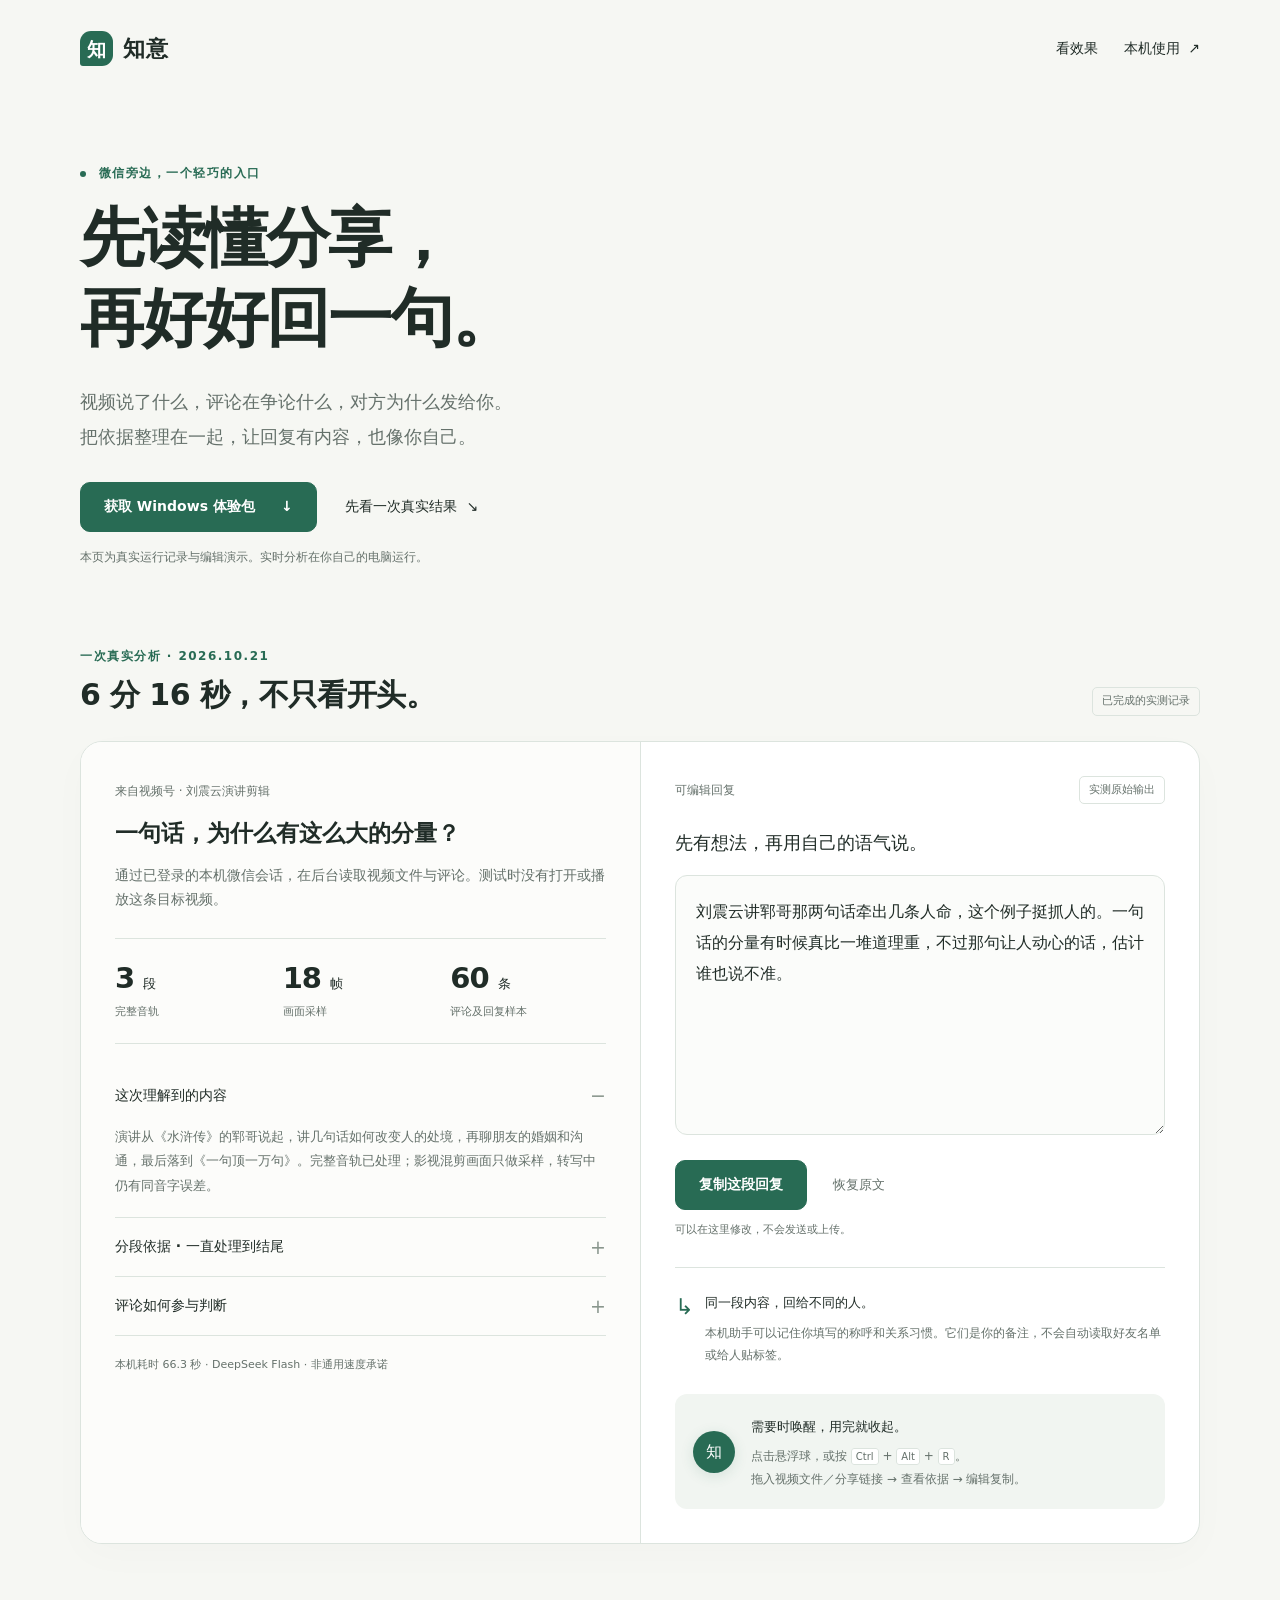
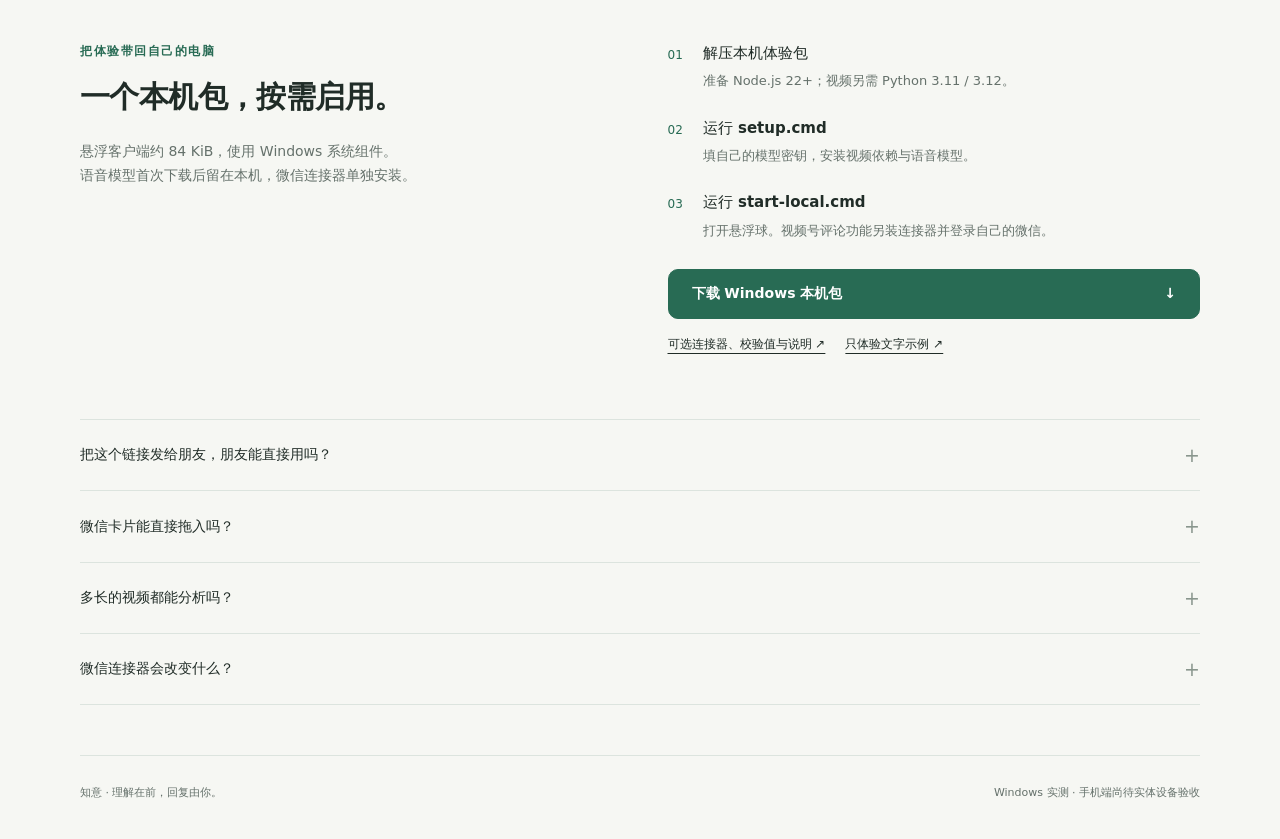
==== showcase.html @ a9df29e1 "Publish verified video walkthrough and local Windows experience" ====
<!doctype html>
<html lang="zh-CN">
<head>
  <meta charset="utf-8"><meta name="viewport" content="width=device-width,initial-scale=1">
  <meta name="theme-color" content="#f6f7f3">
  <meta name="description" content="知意本机微信回复助手：视频、语音与评论一起理解，依据可以核对，回复由你决定。真实运行记录与 Windows 体验包。">
  <title>知意 · 少一点切换，多一点理解</title>
  <link rel="stylesheet" href="./showcase.css"><script src="./showcase.js" defer></script>
</head>
<body>
<a class="skip" href="#try">跳到演示</a>
<header><a href="./showcase.html" class="brand"><span class="mark" aria-hidden="true">知</span>知意</a><nav aria-label="主导航"><a href="#try">看效果</a><a href="#install">本机使用 <span aria-hidden="true">↗</span></a></nav></header>
<main>
  <section class="hero">
    <p class="eyebrow"><span class="dot"></span> 微信旁边，一个轻巧的入口</p>
    <h1>先读懂分享，<br>再好好回一句。</h1>
    <p class="lead">视频说了什么，评论在争论什么，对方为什么发给你。<br class="desktop">把依据整理在一起，让回复有内容，也像你自己。</p>
    <div class="hero-actions"><a class="button" href="#install">获取 Windows 体验包 <span aria-hidden="true">↓</span></a><a class="text-link" href="#try">先看一次真实结果 <span aria-hidden="true">↘</span></a></div>
    <p class="fine">本页为真实运行记录与编辑演示。实时分析在你自己的电脑运行。</p>
  </section>
  <section class="demo" id="try" aria-labelledby="demo-title">
    <div class="section-title"><div><p class="eyebrow">一次真实分析 · 2026.10.21</p><h2 id="demo-title">6 分 16 秒，不只看开头。</h2></div><span class="record-badge">已完成的实测记录</span></div>
    <div class="demo-grid">
      <article class="source">
        <span class="small-label">来自视频号 · 刘震云演讲剪辑</span>
        <h3>一句话，为什么有这么大的分量？</h3>
        <p>通过已登录的本机微信会话，在后台读取视频文件与评论。测试时没有打开或播放这条目标视频。</p>
        <div class="metrics"><div><b>3 <small>段</small></b><span>完整音轨</span></div><div><b>18 <small>帧</small></b><span>画面采样</span></div><div><b>60 <small>条</small></b><span>评论及回复样本</span></div></div>
        <details open><summary>这次理解到的内容</summary><p>演讲从《水浒传》的郓哥说起，讲几句话如何改变人的处境，再聊朋友的婚姻和沟通，最后落到《一句顶一万句》。完整音轨已处理；影视混剪画面只做采样，转写中仍有同音字误差。</p></details>
        <details><summary>分段依据 · 一直处理到结尾</summary><ol class="segments"><li><time>00:00 — 03:00</time><span>从郓哥的故事转到初中朋友；语音转写 594 字。</span></li><li><time>03:00 — 06:00</time><span>继续讲朋友的婚姻与沟通；语音转写 668 字。</span></li><li><time>06:00 — 06:16</time><span>结尾提及《一句顶一万句》；语音转写 78 字。</span></li></ol></details>
        <details><summary>评论如何参与判断</summary><p>本次取得 60 条评论及回复，最高 25 赞。本机结果保留原文、实际点赞数与已返回的回复关系，按点赞数排序。公开页不展示用户昵称和整段评论原文。</p><p class="callout">视频原文是主要依据；评论补充不同看法。点赞表示热度，不代表正确，也不是“可信度权重”。</p></details>
        <p class="run-note">本机耗时 66.3 秒 · DeepSeek Flash · 非通用速度承诺</p>
      </article>
      <article class="reply-panel">
        <div class="reply-heading"><span class="small-label">可编辑回复</span><span class="plain-badge">实测原始输出</span></div>
        <label for="demo-reply">先有想法，再用自己的语气说。</label>
        <textarea id="demo-reply" rows="7">刘震云讲郓哥那两句话牵出几条人命，这个例子挺抓人的。一句话的分量有时候真比一堆道理重，不过那句让人动心的话，估计谁也说不准。</textarea>
        <div class="reply-actions"><button type="button" id="copy">复制这段回复</button><button type="button" id="reset" class="quiet">恢复原文</button></div><p id="copy-status" class="status" role="status" aria-live="polite">可以在这里修改，不会发送或上传。</p>
        <div class="person-note"><span aria-hidden="true">↳</span><div><strong>同一段内容，回给不同的人。</strong><p>本机助手可以记住你填写的称呼和关系习惯。它们是你的备注，不会自动读取好友名单或给人贴标签。</p></div></div>
        <div class="bubble-preview"><span class="mini-ball" aria-hidden="true">知</span><div><strong>需要时唤醒，用完就收起。</strong><p>点击悬浮球，或按 <kbd>Ctrl</kbd> + <kbd>Alt</kbd> + <kbd>R</kbd>。<br>拖入视频文件／分享链接 → 查看依据 → 编辑复制。</p></div></div>
      </article>
    </div>
  </section>
  <section class="install" id="install" aria-labelledby="install-title">
    <div><p class="eyebrow">把体验带回自己的电脑</p><h2 id="install-title">一个本机包，按需启用。</h2><p>悬浮客户端约 84 KiB，使用 Windows 系统组件。<br>语音模型首次下载后留在本机，微信连接器单独安装。</p></div>
    <div class="install-card"><ol><li><b>01</b><span><strong>解压本机体验包</strong>准备 Node.js 22+；视频另需 Python 3.11 / 3.12。</span></li><li><b>02</b><span><strong>运行 setup.cmd</strong>填自己的模型密钥，安装视频依赖与语音模型。</span></li><li><b>03</b><span><strong>运行 start-local.cmd</strong>打开悬浮球。视频号评论功能另装连接器并登录自己的微信。</span></li></ol><a class="button wide" href="https://github.com/MTMT0111/haohaohui-demo/releases/download/desktop-2026.10.21/zhiyi-windows-local.zip">下载 Windows 本机包 <span aria-hidden="true">↓</span></a><div class="download-links"><a href="https://github.com/MTMT0111/haohaohui-demo/releases/tag/desktop-2026.10.21">可选连接器、校验值与说明 ↗</a><a href="./text-demo.html">只体验文字示例 ↗</a></div></div>
  </section>
  <section class="faq" aria-label="使用前说明"><details><summary>把这个链接发给朋友，朋友能直接用吗？</summary><p>可以随时打开本页、编辑复制实测回复和使用文字示例；这些不调用实时 AI。要分析自己的视频和微信内容，需要下载本机包、配置自己的模型密钥，视频号功能还需要本人登录的微信会话。公开页不会借用作者的微信或 API 密钥。</p></details><details><summary>微信卡片能直接拖入吗？</summary><p>如果微信提供了真实文件或分享链接，可以拖入本机悬浮窗。某些版本只提供私有卡片格式，助手无法取得素材，会明确提示；此时可复制原始链接，或用视频号搜索核对作者后选中。不会只凭卡片标题假装理解完整视频。直接拖入视频文件也不会自动得到其评论区。</p></details><details><summary>多长的视频都能分析吗？</summary><p>已移除 60 秒限制，按每 3 分钟一段处理完整音轨并取 6 帧。真实验证通过 6 分 16 秒的视频。当前文件上限 512 MiB / 4K，处理时限 90 分钟，另有证据容量限制；不能保证任意时长、编码和权限的视频都成功，超限会报错，不截断后冒充完整分析。</p></details><details><summary>微信连接器会改变什么？</summary><p>可选连接器基于开源 wx_channel，需要本人确认安装 SunnyRoot 根证书并启用微信进程代理，仅使用本机登录会话。微信升级、权限或会话过期可能影响可用性。文件分析不需要安装它；安装步骤和退出说明随包提供。</p></details></section>
</main>
<footer><span>知意 · 理解在前，回复由你。</span><span>Windows 实测 · 手机端尚待实体设备验收</span></footer>
</body></html>
---- showcase.css ----
:root{color-scheme:light;--ink:#202c27;--muted:#65716b;--green:#286b54;--line:#dce4de;--canvas:#f6f7f3}*{box-sizing:border-box}html{scroll-behavior:smooth;scroll-padding-top:24px}body{margin:0;background:var(--canvas);color:var(--ink);font-family:system-ui,-apple-system,"Segoe UI","Microsoft YaHei",sans-serif;line-height:1.7}a{color:inherit;text-underline-offset:5px}button,textarea{font:inherit}button,a{touch-action:manipulation}button{cursor:pointer}a:focus-visible,button:focus-visible,summary:focus-visible,textarea:focus-visible{outline:3px solid #c9a953;outline-offset:4px}header,main,footer{width:min(1120px,calc(100% - 64px));margin:auto}header{height:98px;display:flex;align-items:center;justify-content:space-between}.brand{display:flex;align-items:center;gap:10px;font-size:22px;font-weight:700;letter-spacing:1px;text-decoration:none}.mark{display:grid;place-items:center;width:33px;height:35px;background:var(--green);color:white;border-radius:11px 11px 11px 3px;font-size:19px}nav{display:flex;gap:26px}nav a{text-decoration:none;font-size:14px;min-height:44px;display:flex;align-items:center;gap:8px}.hero{padding:65px 0 66px;max-width:850px}.eyebrow{font-size:12px;font-weight:600;letter-spacing:1.5px;color:var(--green);margin:0 0 16px}.dot{display:inline-block;width:6px;height:6px;border-radius:50%;background:var(--green);margin-right:7px}h1{font-size:clamp(40px,5vw,68px);font-weight:650;line-height:1.24;letter-spacing:-2px;margin:0 0 26px}h2{font-size:30px;line-height:1.35;letter-spacing:-.6px;font-weight:650;margin:0}h3{font-size:23px;line-height:1.5;font-weight:600;margin:13px 0}.lead{font-size:18px;color:var(--muted);line-height:1.95}.hero-actions{display:flex;align-items:center;gap:28px;flex-wrap:wrap;margin:28px 0 15px}.button,button:not(.quiet){display:inline-flex;align-items:center;justify-content:center;gap:26px;min-height:50px;padding:12px 23px;border:1px solid var(--green);border-radius:10px;background:var(--green);color:white;font-size:14px;font-weight:600;text-decoration:none}.button:hover,button:not(.quiet):hover{background:#1d5844}.text-link{font-size:14px;text-decoration:none;min-height:44px;display:flex;align-items:center;gap:10px}.fine{font-size:12px;color:var(--muted);max-width:620px}.demo{scroll-margin-top:20px}.section-title{display:flex;align-items:flex-end;justify-content:space-between;gap:20px;margin-bottom:25px}.section-title .eyebrow{margin-bottom:9px}.record-badge,.plain-badge{border:1px solid var(--line);border-radius:5px;padding:4px 9px;font-size:11px;white-space:nowrap;color:var(--muted)}.demo-grid{border:1px solid var(--line);border-radius:22px;overflow:hidden;display:grid;grid-template-columns:1fr 1fr;background:#fff;box-shadow:0 12px 40px #1d3e2c05}.source,.reply-panel{padding:34px}.source{background:#fcfcfa}.source>p{font-size:14px;color:var(--muted)}.small-label{color:var(--muted);font-size:12px}.metrics{display:grid;grid-template-columns:repeat(3,1fr);gap:12px;margin:26px 0 22px;padding:22px 0;border-top:1px solid var(--line);border-bottom:1px solid var(--line)}.metrics b{display:block;font-size:29px;font-weight:600;line-height:1.2;letter-spacing:-1px}.metrics small{font-size:13px;font-weight:400;letter-spacing:0}.metrics span{font-size:11px;color:var(--muted);display:block;margin-top:7px}details{border-bottom:1px solid var(--line)}summary{cursor:pointer;min-height:50px;padding:13px 0;font-size:14px;font-weight:550;list-style:none;display:flex;align-items:center;justify-content:space-between;gap:12px}summary::-webkit-details-marker{display:none}summary:after{content:'+';font-size:19px;color:#89968d;font-weight:400}details[open]>summary:after{content:'−'}details p{font-size:13px;color:var(--muted);margin:0 0 18px;line-height:1.9}.callout{padding:12px 14px;background:#f0f4ef;border-radius:8px}.segments{padding:0;list-style:none}.segments li{display:flex;flex-direction:column;gap:4px;padding:8px 0;font-size:12px;color:var(--muted)}time{font-variant-numeric:tabular-nums;color:var(--green)}.source .run-note{font-size:11px;margin-top:20px}.reply-panel{border-left:1px solid var(--line)}.reply-heading{display:flex;align-items:center;justify-content:space-between;gap:12px;margin-bottom:24px}.reply-panel>label{display:block;font-size:18px;font-weight:550;margin-bottom:16px}textarea{width:100%;resize:vertical;min-height:225px;border:1px solid var(--line);border-radius:12px;padding:20px;color:var(--ink);background:#fbfcfa;font-size:16px;line-height:1.95}textarea:focus{background:#fff}.reply-actions{display:flex;align-items:center;gap:16px;margin-top:17px}.quiet{border:0;background:none;color:var(--muted);font-size:13px;min-height:44px;padding:10px}.status{font-size:11px;color:var(--muted);min-height:22px}.person-note{display:flex;gap:12px;margin-top:24px;padding-top:20px;border-top:1px solid var(--line)}.person-note>span{color:var(--green);font-size:22px}.person-note strong,.bubble-preview strong{font-size:13px;font-weight:550}.person-note p,.bubble-preview p{font-size:12px;color:var(--muted);margin:6px 0 0;line-height:1.9}.bubble-preview{margin-top:27px;background:#f1f5f1;padding:18px;border-radius:12px;display:flex;align-items:center;gap:16px}.mini-ball{width:42px;height:42px;border-radius:50%;background:var(--green);color:#fff;display:grid;place-items:center;flex:none;box-shadow:0 3px 14px #286b5422}kbd{font-family:inherit;font-size:10px;background:#fff;padding:2px 4px;border:1px solid var(--line);border-radius:3px}.install{display:grid;grid-template-columns:1fr 1fr;gap:55px;margin:85px 0 65px;padding-top:12px}.install>div>p:not(.eyebrow){font-size:14px;color:var(--muted);margin-top:22px}.install-card ol{list-style:none;padding:0;margin:0 0 27px}.install-card li{display:flex;gap:20px;margin-bottom:23px;font-size:13px;color:var(--muted)}.install-card li b{font-size:12px;font-weight:400;color:var(--green);padding-top:4px}.install-card li strong{display:block;color:var(--ink);font-size:15px;font-weight:550;margin-bottom:4px}.wide{width:100%;justify-content:space-between}.download-links{display:flex;flex-wrap:wrap;gap:10px 20px;font-size:12px;margin-top:15px}.faq{border-top:1px solid var(--line);padding-bottom:50px}.faq summary{padding:19px 0;font-size:14px}.faq p{max-width:900px;font-size:13px}.skip{position:absolute;top:-70px;left:20px;background:white;padding:10px;z-index:1}.skip:focus{top:10px}footer{border-top:1px solid var(--line);padding:28px 0 36px;display:flex;justify-content:space-between;gap:20px;font-size:11px;color:var(--muted)}@media(max-width:760px){header,main,footer{width:calc(100% - 36px)}header{height:77px}nav{gap:18px}nav a{font-size:12px}.hero{padding:36px 0 45px}h1{font-size:43px;letter-spacing:-1.5px}.lead{font-size:15px}.desktop{display:none}.hero-actions{gap:10px 22px}.fine{font-size:11px}h2{font-size:24px}.section-title{align-items:flex-start;flex-direction:column;gap:12px}.demo-grid{grid-template-columns:1fr;border-radius:17px}.source,.reply-panel{padding:25px 22px}.reply-panel{border-left:0;border-top:1px solid var(--line)}h3{font-size:21px}.metrics{margin:22px 0}.install{grid-template-columns:1fr;gap:22px;margin:55px 0 40px}.install>div>p:not(.eyebrow){margin-top:16px}.install-card li{margin-bottom:20px}footer{flex-direction:column;gap:6px}textarea{min-height:240px}.faq summary{font-size:13px}.record-badge{display:none}}@media(prefers-reduced-motion:reduce){html{scroll-behavior:auto}}
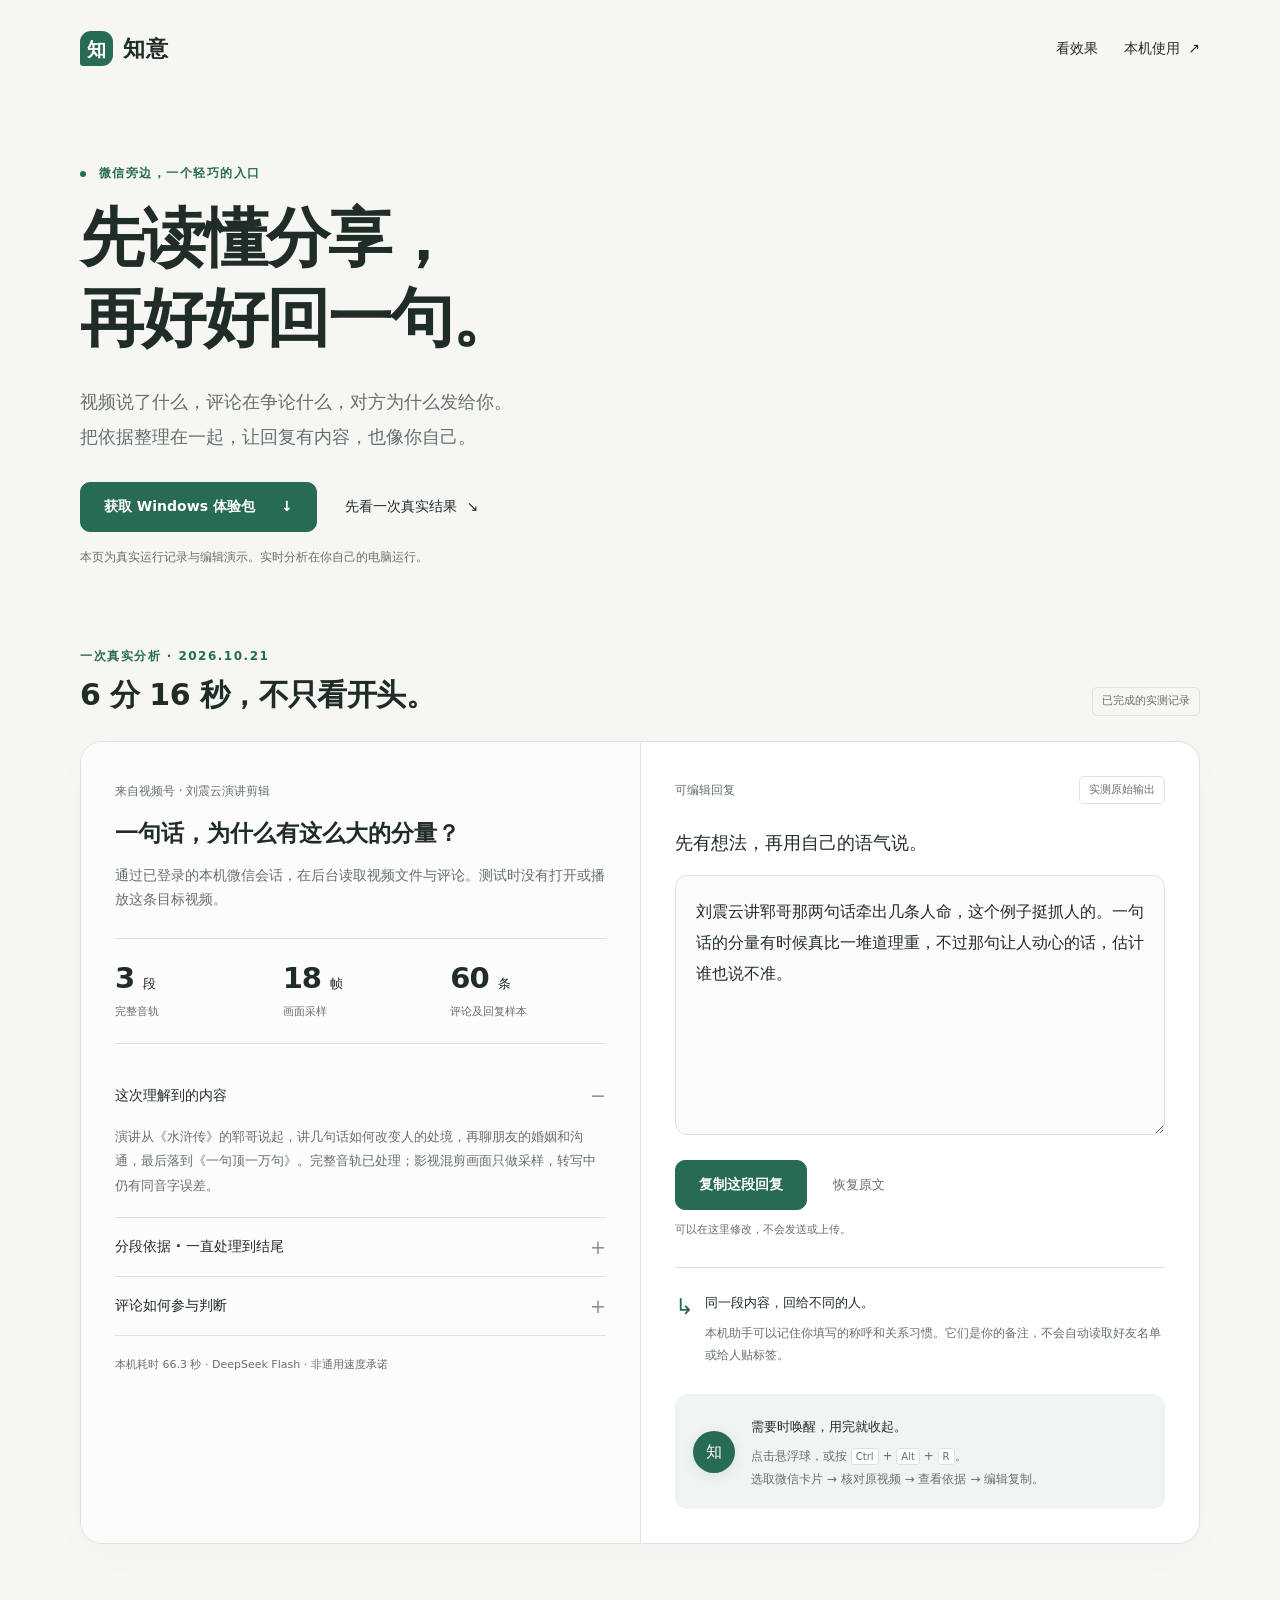
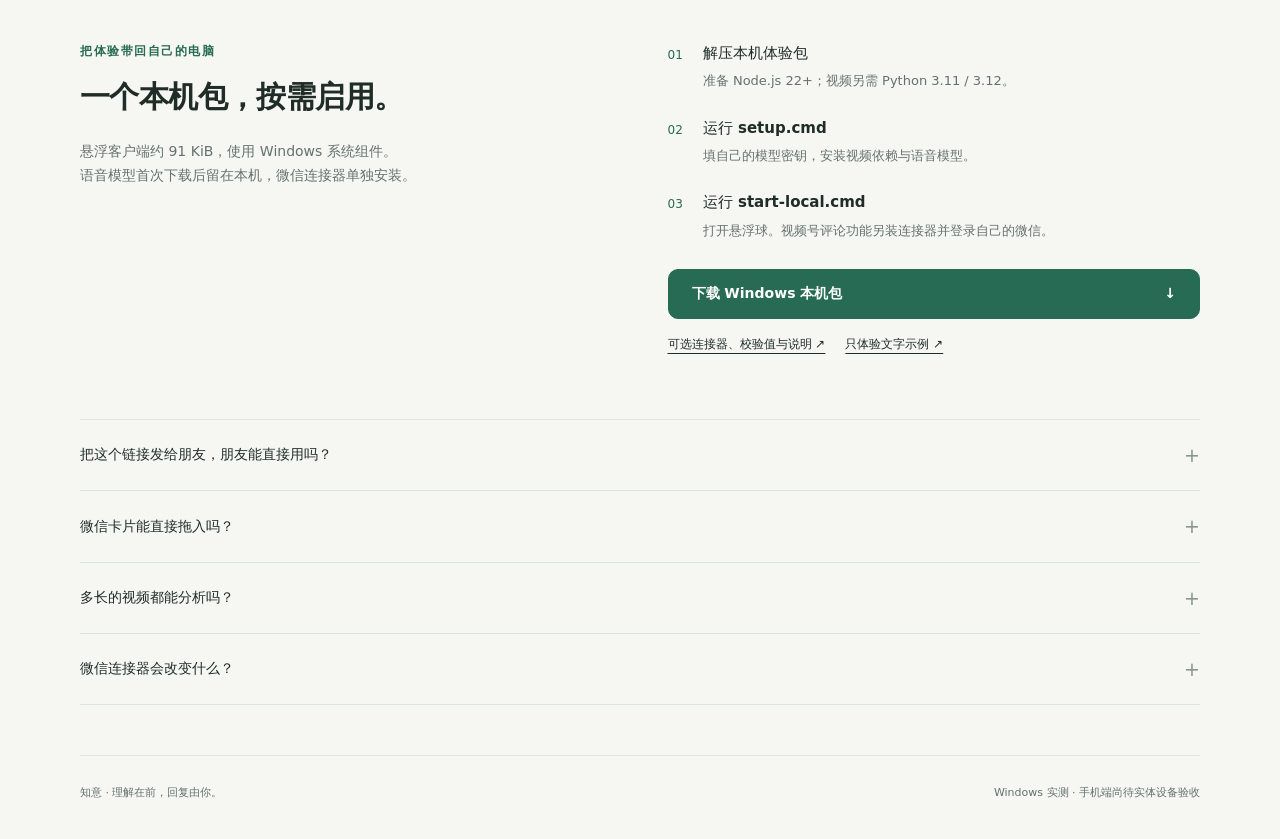
==== commit 9ceb559f: "Explain card selection fallback and updated desktop download" ====
--- a/showcase.html
+++ b/showcase.html
@@ -37,15 +37,15 @@
         <textarea id="demo-reply" rows="7">刘震云讲郓哥那两句话牵出几条人命，这个例子挺抓人的。一句话的分量有时候真比一堆道理重，不过那句让人动心的话，估计谁也说不准。</textarea>
         <div class="reply-actions"><button type="button" id="copy">复制这段回复</button><button type="button" id="reset" class="quiet">恢复原文</button></div><p id="copy-status" class="status" role="status" aria-live="polite">可以在这里修改，不会发送或上传。</p>
         <div class="person-note"><span aria-hidden="true">↳</span><div><strong>同一段内容，回给不同的人。</strong><p>本机助手可以记住你填写的称呼和关系习惯。它们是你的备注，不会自动读取好友名单或给人贴标签。</p></div></div>
-        <div class="bubble-preview"><span class="mini-ball" aria-hidden="true">知</span><div><strong>需要时唤醒，用完就收起。</strong><p>点击悬浮球，或按 <kbd>Ctrl</kbd> + <kbd>Alt</kbd> + <kbd>R</kbd>。<br>拖入视频文件／分享链接 → 查看依据 → 编辑复制。</p></div></div>
+        <div class="bubble-preview"><span class="mini-ball" aria-hidden="true">知</span><div><strong>需要时唤醒，用完就收起。</strong><p>点击悬浮球，或按 <kbd>Ctrl</kbd> + <kbd>Alt</kbd> + <kbd>R</kbd>。<br>选取微信卡片 → 核对原视频 → 查看依据 → 编辑复制。</p></div></div>
       </article>
     </div>
   </section>
   <section class="install" id="install" aria-labelledby="install-title">
-    <div><p class="eyebrow">把体验带回自己的电脑</p><h2 id="install-title">一个本机包，按需启用。</h2><p>悬浮客户端约 84 KiB，使用 Windows 系统组件。<br>语音模型首次下载后留在本机，微信连接器单独安装。</p></div>
+    <div><p class="eyebrow">把体验带回自己的电脑</p><h2 id="install-title">一个本机包，按需启用。</h2><p>悬浮客户端约 91 KiB，使用 Windows 系统组件。<br>语音模型首次下载后留在本机，微信连接器单独安装。</p></div>
     <div class="install-card"><ol><li><b>01</b><span><strong>解压本机体验包</strong>准备 Node.js 22+；视频另需 Python 3.11 / 3.12。</span></li><li><b>02</b><span><strong>运行 setup.cmd</strong>填自己的模型密钥，安装视频依赖与语音模型。</span></li><li><b>03</b><span><strong>运行 start-local.cmd</strong>打开悬浮球。视频号评论功能另装连接器并登录自己的微信。</span></li></ol><a class="button wide" href="https://github.com/MTMT0111/haohaohui-demo/releases/download/desktop-2026.10.21/zhiyi-windows-local.zip">下载 Windows 本机包 <span aria-hidden="true">↓</span></a><div class="download-links"><a href="https://github.com/MTMT0111/haohaohui-demo/releases/tag/desktop-2026.10.21">可选连接器、校验值与说明 ↗</a><a href="./text-demo.html">只体验文字示例 ↗</a></div></div>
   </section>
-  <section class="faq" aria-label="使用前说明"><details><summary>把这个链接发给朋友，朋友能直接用吗？</summary><p>可以随时打开本页、编辑复制实测回复和使用文字示例；这些不调用实时 AI。要分析自己的视频和微信内容，需要下载本机包、配置自己的模型密钥，视频号功能还需要本人登录的微信会话。公开页不会借用作者的微信或 API 密钥。</p></details><details><summary>微信卡片能直接拖入吗？</summary><p>如果微信提供了真实文件或分享链接，可以拖入本机悬浮窗。某些版本只提供私有卡片格式，助手无法取得素材，会明确提示；此时可复制原始链接，或用视频号搜索核对作者后选中。不会只凭卡片标题假装理解完整视频。直接拖入视频文件也不会自动得到其评论区。</p></details><details><summary>多长的视频都能分析吗？</summary><p>已移除 60 秒限制，按每 3 分钟一段处理完整音轨并取 6 帧。真实验证通过 6 分 16 秒的视频。当前文件上限 512 MiB / 4K，处理时限 90 分钟，另有证据容量限制；不能保证任意时长、编码和权限的视频都成功，超限会报错，不截断后冒充完整分析。</p></details><details><summary>微信连接器会改变什么？</summary><p>可选连接器基于开源 wx_channel，需要本人确认安装 SunnyRoot 根证书并启用微信进程代理，仅使用本机登录会话。微信升级、权限或会话过期可能影响可用性。文件分析不需要安装它；安装步骤和退出说明随包提供。</p></details></section>
+  <section class="faq" aria-label="使用前说明"><details><summary>把这个链接发给朋友，朋友能直接用吗？</summary><p>可以随时打开本页、编辑复制实测回复和使用文字示例；这些不调用实时 AI。要分析自己的视频和微信内容，需要下载本机包、配置自己的模型密钥，视频号功能还需要本人登录的微信会话。公开页不会借用作者的微信或 API 密钥。</p></details><details><summary>微信卡片能直接拖入吗？</summary><p>聊天中的视频号卡片可能无法拖入。此时点“选取微信视频”或按 Ctrl+Alt+V，框住卡片标题和作者，本机识别后自动搜索；核对作者、标题后选原视频，不必播放或手输关键词。框选只用于定位，完整视频与评论由后台读取；找不到原视频请取消。视频文件和可复制的原分享链接仍可拖入，视频文件本身不包含评论身份。</p></details><details><summary>多长的视频都能分析吗？</summary><p>已移除 60 秒限制，按每 3 分钟一段处理完整音轨并取 6 帧。真实验证通过 6 分 16 秒的视频。当前文件上限 512 MiB / 4K，处理时限 90 分钟，另有证据容量限制；不能保证任意时长、编码和权限的视频都成功，超限会报错，不截断后冒充完整分析。</p></details><details><summary>微信连接器会改变什么？</summary><p>可选连接器基于开源 wx_channel，需要本人确认安装 SunnyRoot 根证书并启用微信进程代理，仅使用本机登录会话。微信升级、权限或会话过期可能影响可用性。文件分析不需要安装它；安装步骤和退出说明随包提供。</p></details></section>
 </main>
 <footer><span>知意 · 理解在前，回复由你。</span><span>Windows 实测 · 手机端尚待实体设备验收</span></footer>
 </body></html>
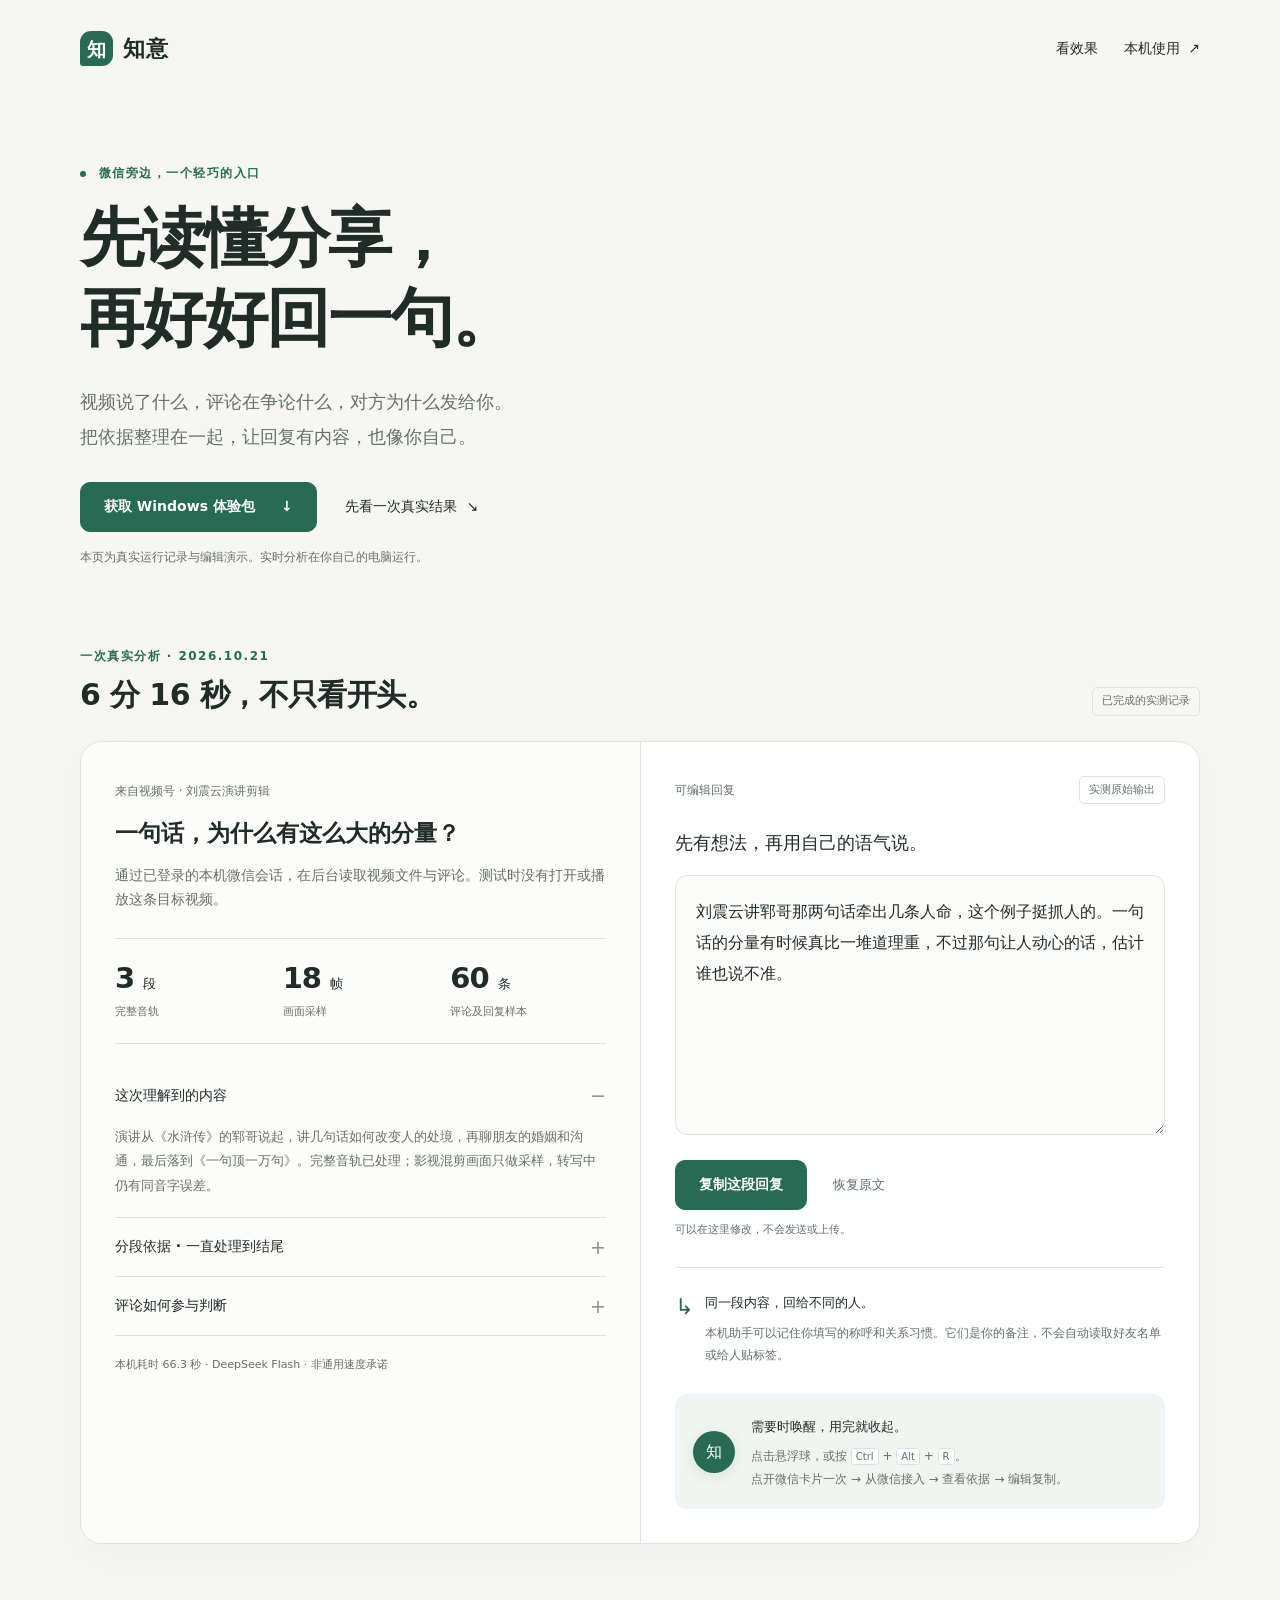
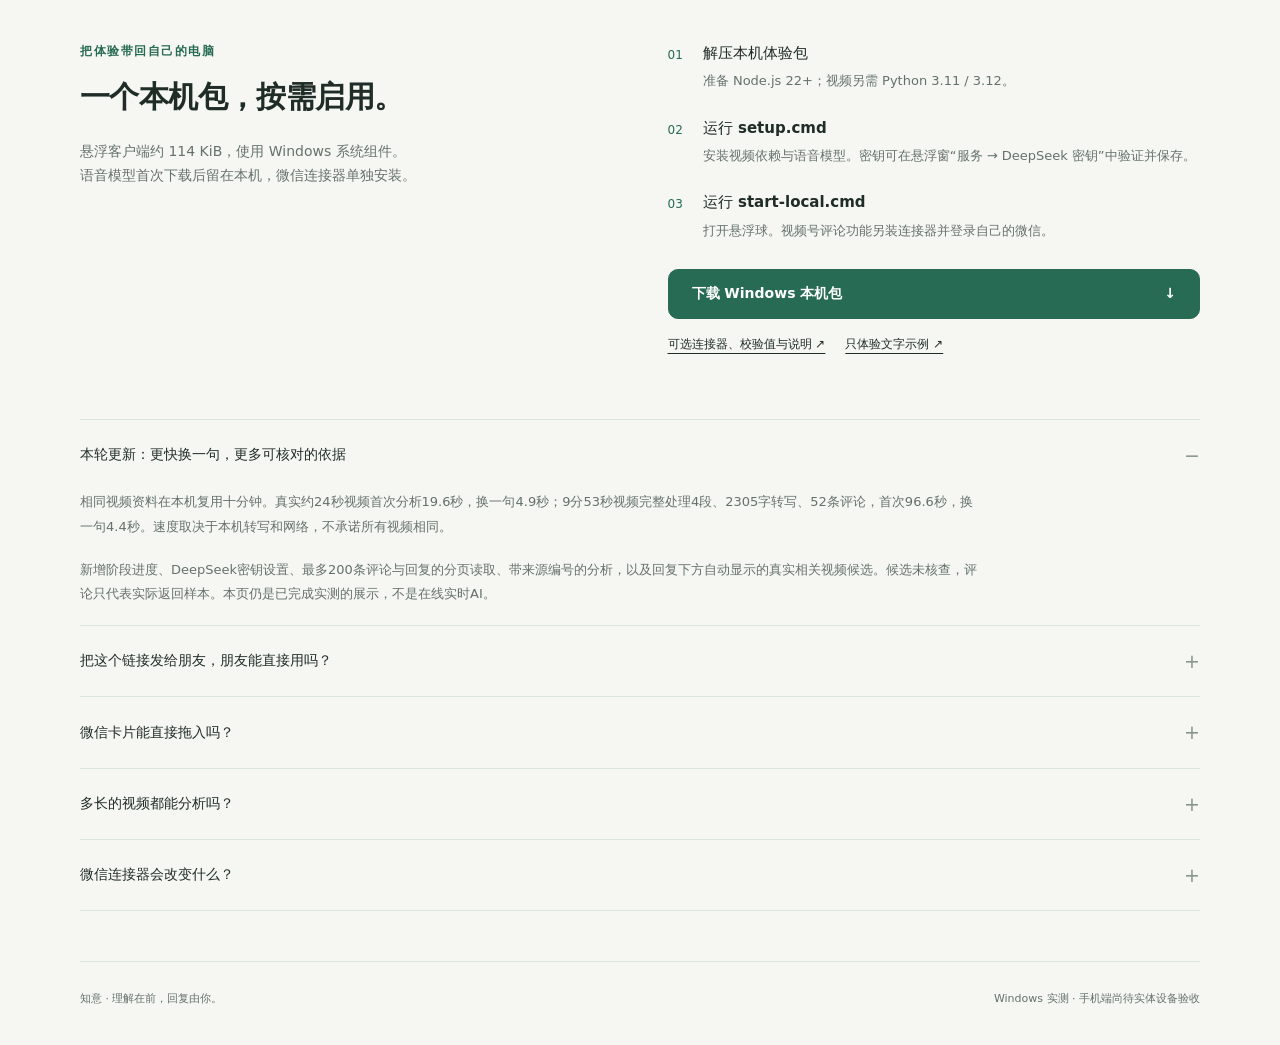
==== commit fcf07a0f: "Update desktop demo instructions and measured analysis performance" ====
--- a/showcase.html
+++ b/showcase.html
@@ -37,15 +37,15 @@
         <textarea id="demo-reply" rows="7">刘震云讲郓哥那两句话牵出几条人命，这个例子挺抓人的。一句话的分量有时候真比一堆道理重，不过那句让人动心的话，估计谁也说不准。</textarea>
         <div class="reply-actions"><button type="button" id="copy">复制这段回复</button><button type="button" id="reset" class="quiet">恢复原文</button></div><p id="copy-status" class="status" role="status" aria-live="polite">可以在这里修改，不会发送或上传。</p>
         <div class="person-note"><span aria-hidden="true">↳</span><div><strong>同一段内容，回给不同的人。</strong><p>本机助手可以记住你填写的称呼和关系习惯。它们是你的备注，不会自动读取好友名单或给人贴标签。</p></div></div>
-        <div class="bubble-preview"><span class="mini-ball" aria-hidden="true">知</span><div><strong>需要时唤醒，用完就收起。</strong><p>点击悬浮球，或按 <kbd>Ctrl</kbd> + <kbd>Alt</kbd> + <kbd>R</kbd>。<br>选取微信卡片 → 核对原视频 → 查看依据 → 编辑复制。</p></div></div>
+        <div class="bubble-preview"><span class="mini-ball" aria-hidden="true">知</span><div><strong>需要时唤醒，用完就收起。</strong><p>点击悬浮球，或按 <kbd>Ctrl</kbd> + <kbd>Alt</kbd> + <kbd>R</kbd>。<br>点开微信卡片一次 → 从微信接入 → 查看依据 → 编辑复制。</p></div></div>
       </article>
     </div>
   </section>
   <section class="install" id="install" aria-labelledby="install-title">
-    <div><p class="eyebrow">把体验带回自己的电脑</p><h2 id="install-title">一个本机包，按需启用。</h2><p>悬浮客户端约 91 KiB，使用 Windows 系统组件。<br>语音模型首次下载后留在本机，微信连接器单独安装。</p></div>
-    <div class="install-card"><ol><li><b>01</b><span><strong>解压本机体验包</strong>准备 Node.js 22+；视频另需 Python 3.11 / 3.12。</span></li><li><b>02</b><span><strong>运行 setup.cmd</strong>填自己的模型密钥，安装视频依赖与语音模型。</span></li><li><b>03</b><span><strong>运行 start-local.cmd</strong>打开悬浮球。视频号评论功能另装连接器并登录自己的微信。</span></li></ol><a class="button wide" href="https://github.com/MTMT0111/haohaohui-demo/releases/download/desktop-2026.10.21/zhiyi-windows-local.zip">下载 Windows 本机包 <span aria-hidden="true">↓</span></a><div class="download-links"><a href="https://github.com/MTMT0111/haohaohui-demo/releases/tag/desktop-2026.10.21">可选连接器、校验值与说明 ↗</a><a href="./text-demo.html">只体验文字示例 ↗</a></div></div>
+    <div><p class="eyebrow">把体验带回自己的电脑</p><h2 id="install-title">一个本机包，按需启用。</h2><p>悬浮客户端约 114 KiB，使用 Windows 系统组件。<br>语音模型首次下载后留在本机，微信连接器单独安装。</p></div>
+    <div class="install-card"><ol><li><b>01</b><span><strong>解压本机体验包</strong>准备 Node.js 22+；视频另需 Python 3.11 / 3.12。</span></li><li><b>02</b><span><strong>运行 setup.cmd</strong>安装视频依赖与语音模型。密钥可在悬浮窗“服务 → DeepSeek 密钥”中验证并保存。</span></li><li><b>03</b><span><strong>运行 start-local.cmd</strong>打开悬浮球。视频号评论功能另装连接器并登录自己的微信。</span></li></ol><a class="button wide" href="https://github.com/MTMT0111/haohaohui-demo/releases/download/desktop-2026.10.21/zhiyi-windows-local.zip">下载 Windows 本机包 <span aria-hidden="true">↓</span></a><div class="download-links"><a href="https://github.com/MTMT0111/haohaohui-demo/releases/tag/desktop-2026.10.21">可选连接器、校验值与说明 ↗</a><a href="./text-demo.html">只体验文字示例 ↗</a></div></div>
   </section>
-  <section class="faq" aria-label="使用前说明"><details><summary>把这个链接发给朋友，朋友能直接用吗？</summary><p>可以随时打开本页、编辑复制实测回复和使用文字示例；这些不调用实时 AI。要分析自己的视频和微信内容，需要下载本机包、配置自己的模型密钥，视频号功能还需要本人登录的微信会话。公开页不会借用作者的微信或 API 密钥。</p></details><details><summary>微信卡片能直接拖入吗？</summary><p>聊天中的视频号卡片可能无法拖入。此时点“选取微信视频”或按 Ctrl+Alt+V，框住卡片标题和作者，本机识别后自动搜索；核对作者、标题后选原视频，不必播放或手输关键词。框选只用于定位，完整视频与评论由后台读取；找不到原视频请取消。视频文件和可复制的原分享链接仍可拖入，视频文件本身不包含评论身份。</p></details><details><summary>多长的视频都能分析吗？</summary><p>已移除 60 秒限制，按每 3 分钟一段处理完整音轨并取 6 帧。真实验证通过 6 分 16 秒的视频。当前文件上限 512 MiB / 4K，处理时限 90 分钟，另有证据容量限制；不能保证任意时长、编码和权限的视频都成功，超限会报错，不截断后冒充完整分析。</p></details><details><summary>微信连接器会改变什么？</summary><p>可选连接器基于开源 wx_channel，需要本人确认安装 SunnyRoot 根证书并启用微信进程代理，仅使用本机登录会话。微信升级、权限或会话过期可能影响可用性。文件分析不需要安装它；安装步骤和退出说明随包提供。</p></details></section>
+  <section class="faq" aria-label="使用前说明"><details open><summary>本轮更新：更快换一句，更多可核对的依据</summary><p>相同视频资料在本机复用十分钟。真实约24秒视频首次分析19.6秒，换一句4.9秒；9分53秒视频完整处理4段、2305字转写、52条评论，首次96.6秒，换一句4.4秒。速度取决于本机转写和网络，不承诺所有视频相同。</p><p>新增阶段进度、DeepSeek密钥设置、最多200条评论与回复的分页读取、带来源编号的分析，以及回复下方自动显示的真实相关视频候选。候选未核查，评论只代表实际返回样本。本页仍是已完成实测的展示，不是在线实时AI。</p></details><details><summary>把这个链接发给朋友，朋友能直接用吗？</summary><p>可以随时打开本页、编辑复制实测回复和使用文字示例；这些不调用实时 AI。要分析自己的视频和微信内容，需要下载本机包、配置自己的模型密钥，视频号功能还需要本人登录的微信会话。公开页不会借用作者的微信或 API 密钥。</p></details><details><summary>微信卡片能直接拖入吗？</summary><p>微信私有视频号卡片不能直接当作文件拖入。请先在微信点开原卡片一次，再点“从微信接入”或按 Ctrl+Alt+V，核对标题、作者和时间后选择原视频，不用看完。连接器使用真实视频标识，主流程不依赖 OCR；视频号会话需保持连接。视频文件和可复制的原分享链接仍可拖入，视频文件本身不包含评论身份。</p></details><details><summary>多长的视频都能分析吗？</summary><p>已移除 60 秒限制，按每 3 分钟一段处理完整音轨并取 6 帧。真实验证通过 6 分 16 秒的视频。当前文件上限 512 MiB / 4K，处理时限 90 分钟，另有证据容量限制；不能保证任意时长、编码和权限的视频都成功，超限会报错，不截断后冒充完整分析。</p></details><details><summary>微信连接器会改变什么？</summary><p>可选连接器基于开源 wx_channel，需要本人确认安装 SunnyRoot 根证书并启用微信进程代理，仅使用本机登录会话。微信升级、权限或会话过期可能影响可用性。文件分析不需要安装它；安装步骤和退出说明随包提供。</p></details></section>
 </main>
 <footer><span>知意 · 理解在前，回复由你。</span><span>Windows 实测 · 手机端尚待实体设备验收</span></footer>
 </body></html>
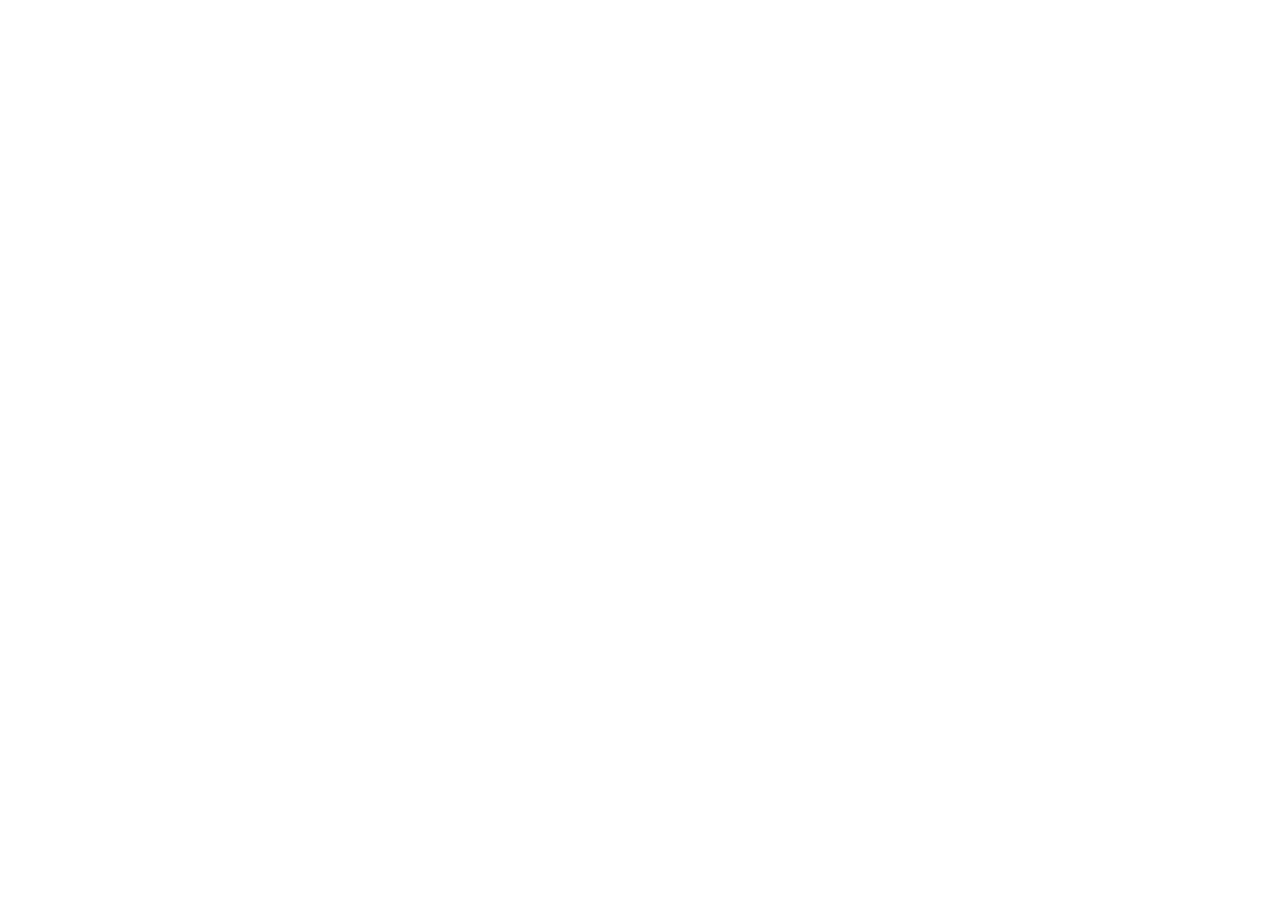
==== commit 2cd97f92: "Move project to xingyu and preserve old demo URLs as redirects" ====
--- a/showcase.html
+++ b/showcase.html
@@ -1,51 +1,2 @@
 <!doctype html>
-<html lang="zh-CN">
-<head>
-  <meta charset="utf-8"><meta name="viewport" content="width=device-width,initial-scale=1">
-  <meta name="theme-color" content="#f6f7f3">
-  <meta name="description" content="知意本机微信回复助手：视频、语音与评论一起理解，依据可以核对，回复由你决定。真实运行记录与 Windows 体验包。">
-  <title>知意 · 少一点切换，多一点理解</title>
-  <link rel="stylesheet" href="./showcase.css"><script src="./showcase.js" defer></script>
-</head>
-<body>
-<a class="skip" href="#try">跳到演示</a>
-<header><a href="./showcase.html" class="brand"><span class="mark" aria-hidden="true">知</span>知意</a><nav aria-label="主导航"><a href="#try">看效果</a><a href="#install">本机使用 <span aria-hidden="true">↗</span></a></nav></header>
-<main>
-  <section class="hero">
-    <p class="eyebrow"><span class="dot"></span> 微信旁边，一个轻巧的入口</p>
-    <h1>先读懂分享，<br>再好好回一句。</h1>
-    <p class="lead">视频说了什么，评论在争论什么，对方为什么发给你。<br class="desktop">把依据整理在一起，让回复有内容，也像你自己。</p>
-    <div class="hero-actions"><a class="button" href="#install">获取 Windows 体验包 <span aria-hidden="true">↓</span></a><a class="text-link" href="#try">先看一次真实结果 <span aria-hidden="true">↘</span></a></div>
-    <p class="fine">本页为真实运行记录与编辑演示。实时分析在你自己的电脑运行。</p>
-  </section>
-  <section class="demo" id="try" aria-labelledby="demo-title">
-    <div class="section-title"><div><p class="eyebrow">一次真实分析 · 2026.10.21</p><h2 id="demo-title">6 分 16 秒，不只看开头。</h2></div><span class="record-badge">已完成的实测记录</span></div>
-    <div class="demo-grid">
-      <article class="source">
-        <span class="small-label">来自视频号 · 刘震云演讲剪辑</span>
-        <h3>一句话，为什么有这么大的分量？</h3>
-        <p>通过已登录的本机微信会话，在后台读取视频文件与评论。测试时没有打开或播放这条目标视频。</p>
-        <div class="metrics"><div><b>3 <small>段</small></b><span>完整音轨</span></div><div><b>18 <small>帧</small></b><span>画面采样</span></div><div><b>60 <small>条</small></b><span>评论及回复样本</span></div></div>
-        <details open><summary>这次理解到的内容</summary><p>演讲从《水浒传》的郓哥说起，讲几句话如何改变人的处境，再聊朋友的婚姻和沟通，最后落到《一句顶一万句》。完整音轨已处理；影视混剪画面只做采样，转写中仍有同音字误差。</p></details>
-        <details><summary>分段依据 · 一直处理到结尾</summary><ol class="segments"><li><time>00:00 — 03:00</time><span>从郓哥的故事转到初中朋友；语音转写 594 字。</span></li><li><time>03:00 — 06:00</time><span>继续讲朋友的婚姻与沟通；语音转写 668 字。</span></li><li><time>06:00 — 06:16</time><span>结尾提及《一句顶一万句》；语音转写 78 字。</span></li></ol></details>
-        <details><summary>评论如何参与判断</summary><p>本次取得 60 条评论及回复，最高 25 赞。本机结果保留原文、实际点赞数与已返回的回复关系，按点赞数排序。公开页不展示用户昵称和整段评论原文。</p><p class="callout">视频原文是主要依据；评论补充不同看法。点赞表示热度，不代表正确，也不是“可信度权重”。</p></details>
-        <p class="run-note">本机耗时 66.3 秒 · DeepSeek Flash · 非通用速度承诺</p>
-      </article>
-      <article class="reply-panel">
-        <div class="reply-heading"><span class="small-label">可编辑回复</span><span class="plain-badge">实测原始输出</span></div>
-        <label for="demo-reply">先有想法，再用自己的语气说。</label>
-        <textarea id="demo-reply" rows="7">刘震云讲郓哥那两句话牵出几条人命，这个例子挺抓人的。一句话的分量有时候真比一堆道理重，不过那句让人动心的话，估计谁也说不准。</textarea>
-        <div class="reply-actions"><button type="button" id="copy">复制这段回复</button><button type="button" id="reset" class="quiet">恢复原文</button></div><p id="copy-status" class="status" role="status" aria-live="polite">可以在这里修改，不会发送或上传。</p>
-        <div class="person-note"><span aria-hidden="true">↳</span><div><strong>同一段内容，回给不同的人。</strong><p>本机助手可以记住你填写的称呼和关系习惯。它们是你的备注，不会自动读取好友名单或给人贴标签。</p></div></div>
-        <div class="bubble-preview"><span class="mini-ball" aria-hidden="true">知</span><div><strong>需要时唤醒，用完就收起。</strong><p>点击悬浮球，或按 <kbd>Ctrl</kbd> + <kbd>Alt</kbd> + <kbd>R</kbd>。<br>点开微信卡片一次 → 从微信接入 → 查看依据 → 编辑复制。</p></div></div>
-      </article>
-    </div>
-  </section>
-  <section class="install" id="install" aria-labelledby="install-title">
-    <div><p class="eyebrow">把体验带回自己的电脑</p><h2 id="install-title">一个本机包，按需启用。</h2><p>悬浮客户端约 114 KiB，使用 Windows 系统组件。<br>语音模型首次下载后留在本机，微信连接器单独安装。</p></div>
-    <div class="install-card"><ol><li><b>01</b><span><strong>解压本机体验包</strong>准备 Node.js 22+；视频另需 Python 3.11 / 3.12。</span></li><li><b>02</b><span><strong>运行 setup.cmd</strong>安装视频依赖与语音模型。密钥可在悬浮窗“服务 → DeepSeek 密钥”中验证并保存。</span></li><li><b>03</b><span><strong>运行 start-local.cmd</strong>打开悬浮球。视频号评论功能另装连接器并登录自己的微信。</span></li></ol><a class="button wide" href="https://github.com/MTMT0111/haohaohui-demo/releases/download/desktop-2026.10.21/zhiyi-windows-local.zip">下载 Windows 本机包 <span aria-hidden="true">↓</span></a><div class="download-links"><a href="https://github.com/MTMT0111/haohaohui-demo/releases/tag/desktop-2026.10.21">可选连接器、校验值与说明 ↗</a><a href="./text-demo.html">只体验文字示例 ↗</a></div></div>
-  </section>
-  <section class="faq" aria-label="使用前说明"><details open><summary>本轮更新：更快换一句，更多可核对的依据</summary><p>相同视频资料在本机复用十分钟。真实约24秒视频首次分析19.6秒，换一句4.9秒；9分53秒视频完整处理4段、2305字转写、52条评论，首次96.6秒，换一句4.4秒。速度取决于本机转写和网络，不承诺所有视频相同。</p><p>新增阶段进度、DeepSeek密钥设置、最多200条评论与回复的分页读取、带来源编号的分析，以及回复下方自动显示的真实相关视频候选。候选未核查，评论只代表实际返回样本。本页仍是已完成实测的展示，不是在线实时AI。</p></details><details><summary>把这个链接发给朋友，朋友能直接用吗？</summary><p>可以随时打开本页、编辑复制实测回复和使用文字示例；这些不调用实时 AI。要分析自己的视频和微信内容，需要下载本机包、配置自己的模型密钥，视频号功能还需要本人登录的微信会话。公开页不会借用作者的微信或 API 密钥。</p></details><details><summary>微信卡片能直接拖入吗？</summary><p>微信私有视频号卡片不能直接当作文件拖入。请先在微信点开原卡片一次，再点“从微信接入”或按 Ctrl+Alt+V，核对标题、作者和时间后选择原视频，不用看完。连接器使用真实视频标识，主流程不依赖 OCR；视频号会话需保持连接。视频文件和可复制的原分享链接仍可拖入，视频文件本身不包含评论身份。</p></details><details><summary>多长的视频都能分析吗？</summary><p>已移除 60 秒限制，按每 3 分钟一段处理完整音轨并取 6 帧。真实验证通过 6 分 16 秒的视频。当前文件上限 512 MiB / 4K，处理时限 90 分钟，另有证据容量限制；不能保证任意时长、编码和权限的视频都成功，超限会报错，不截断后冒充完整分析。</p></details><details><summary>微信连接器会改变什么？</summary><p>可选连接器基于开源 wx_channel，需要本人确认安装 SunnyRoot 根证书并启用微信进程代理，仅使用本机登录会话。微信升级、权限或会话过期可能影响可用性。文件分析不需要安装它；安装步骤和退出说明随包提供。</p></details></section>
-</main>
-<footer><span>知意 · 理解在前，回复由你。</span><span>Windows 实测 · 手机端尚待实体设备验收</span></footer>
-</body></html>
+<html lang="zh-CN"><head><meta charset="utf-8"><meta name="viewport" content="width=device-width,initial-scale=1"><meta http-equiv="refresh" content="0;url=https://mtmt0111.github.io/xingyu/"><link rel="canonical" href="https://mtmt0111.github.io/xingyu/"><title>知意 · 已迁移至统一项目</title><style>body{font:18px/1.8 system-ui,sans-serif;max-width:620px;margin:12vh auto;padding:24px;background:#f6f7f3;color:#20382f}a{color:#286b54}</style></head><body><h1>知意已经搬到统一项目。</h1><p>源码、演示与安装包都在 MTMT0111/xingyu。</p><p><a href="https://mtmt0111.github.io/xingyu/">打开新演示页 →</a></p><p><a href="https://github.com/MTMT0111/xingyu">查看使用说明、下载或参与共创</a></p></body></html>
